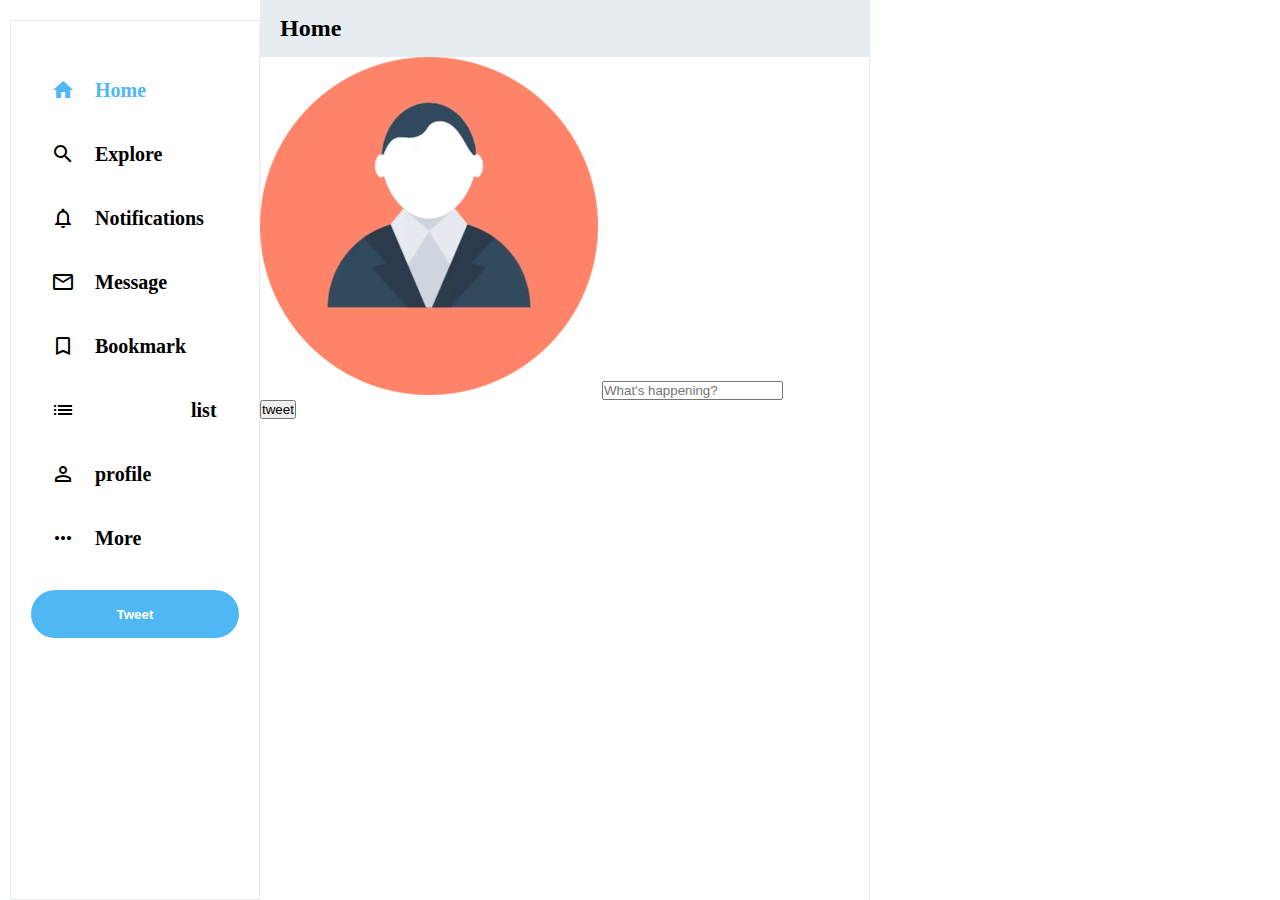
==== twitter-clone/index.html @ a828f51f "sidebar done" ====
<!DOCTYPE html>
<html lang="en">
<head>
  <meta charset="UTF-8">
  <meta http-equiv="X-UA-Compatible" content="IE=edge">
  <meta name="viewport" content="width=device-width, initial-scale=1.0">
  <title>twitter clone</title>

  <link href="https://fonts.googleapis.com/icon?family=Material+Icons"
      rel="stylesheet">
 <link rel="stylesheet" href="https://cdnjs.cloudflare.com/ajax/libs/font-awesome/6.3.0/css/all.min.css" integrity="sha512-SzlrxWUlpfuzQ+pcUCosxcglQRNAq/DZjVsC0lE40xsADsfeQoEypE+enwcOiGjk/bSuGGKHEyjSoQ1zVisanQ==" crossorigin="anonymous" referrerpolicy="no-referrer" />
  <link rel="stylesheet" href="style.css">
</head>
<body>
  <!-- sidebar starts -->
  <div class="sidebar">
    <i class="fab fa-twitter"></i>
    <div class="sidebar-option active">
      <span class="material-icons">
        home
        </span>
      <h2>Home</h2>
    </div>

    <div class="sidebar-option">
      <span class="material-icons">
        search
        </span>
      <h2>Explore</h2>
    </div>

    <div class="sidebar-option">
      <span class="material-icons">
        notifications_none
        </span>
      <h2>Notifications</h2>
    </div>

    <div class="sidebar-option">
      <span class="material-icons">
        mail_outline
        </span>
      <h2>Message</h2>
    </div>

    <div class="sidebar-option">
      <span class="material-icons">
        turned_in_not
        </span>
      <h2>Bookmark</h2>
    </div>

    <div class="sidebar-option">
      <span class="material-icons">
        list_alt
        </span>
      <h2>list</h2>
    </div>

    <div class="sidebar-option">
      <span class="material-icons">
        perm_identity
        </span>
      <h2>profile</h2>
    </div>

    <div class="sidebar-option">
      <span class="material-icons">
        more_horiz
        </span>
      <h2>More</h2>
    </div>

    <button class="sidebar-tweet">
      Tweet
    </button>
  </div>
  <!-- sidebar ends -->
   
  <!-- feed starts -->
  <div class="feed">
      <div class="feed-header">
        <h2>Home</h2>
      </div>

      <!-- tweet box starts -->
      <div class="tweetbox">
        <form>
          <div class="tweetbox-input">
            <img src="images/avatar.avif" alt="">
          

            <input type="text" placeholder="What's happening?">
          </div>
          <button class="tweetbox-tweet-btn">tweet</button>
        </form>
      </div>
      <!-- tweet box ends -->

  </div>
  <!-- feed ends -->
</body>
</html>
---- twitter-clone/style.css ----
* {
  margin:0;
  padding:0;
  box-sizing:border-box;
}

body {
  --TWITTER-COLOR: #50b7f5;
  --TWITTER-BACKGROUND:#e6ecf0;
}

.sidebar-option {
  display:flex;
  align-items:center;
  cursor:pointer;
}

.sidebar-option .material-icons,
 .fa-twitter {
  padding:20px;
}

.sidebar-option h2 {
  font-weight:800;
  font-size:1.25rem;
  margin-right:1.25rem;
}

.sidebar-option:hover {
  background-color:var(--TWITTER-BACKGROUND);
  color:var(--TWITTER-COLOR);
  border-radius:2rem;
  transition:color 100ms ease-out;
}

.sidebar-option.active {
color:var(--TWITTER-COLOR);
}

.sidebar-tweet {
  width:100%;
  background-color:var(--TWITTER-COLOR);
  border:none;
  color:white;
  font-weight:900;
  border-radius:2rem;
  height:3rem;
  margin-top:1.25rem;
  margin-bottom:1rem;
  
}

body {
  display:flex;
  height:100vh;
  max-width:1300px;
  margin-left:auto;
  margin-right:auto;
  padding:0 10px;
}

.sidebar {
  border:1px solid var(--TWITTER-BACKGROUND);
  flex:0.2;
  max-width: 250px;
  margin-top:1.25rem;
  padding-left:1.25rem;
  padding-right:1.25rem;
}

.fa-twitter {
  color:var(--TWITTER-COLOR);
  font-size:2rem;
}

/* feed  */
.feed {
  flex:0.5;
  border-right:1px solid var(--TWITTER-BACKGROUND);
  min-width:fit-content;
  overflow-y:scroll;
}

.feed-header {
  position:sticky;
  top:0;
  background-color:var(--TWITTER-BACKGROUND);
  padding:15px 20px;
}
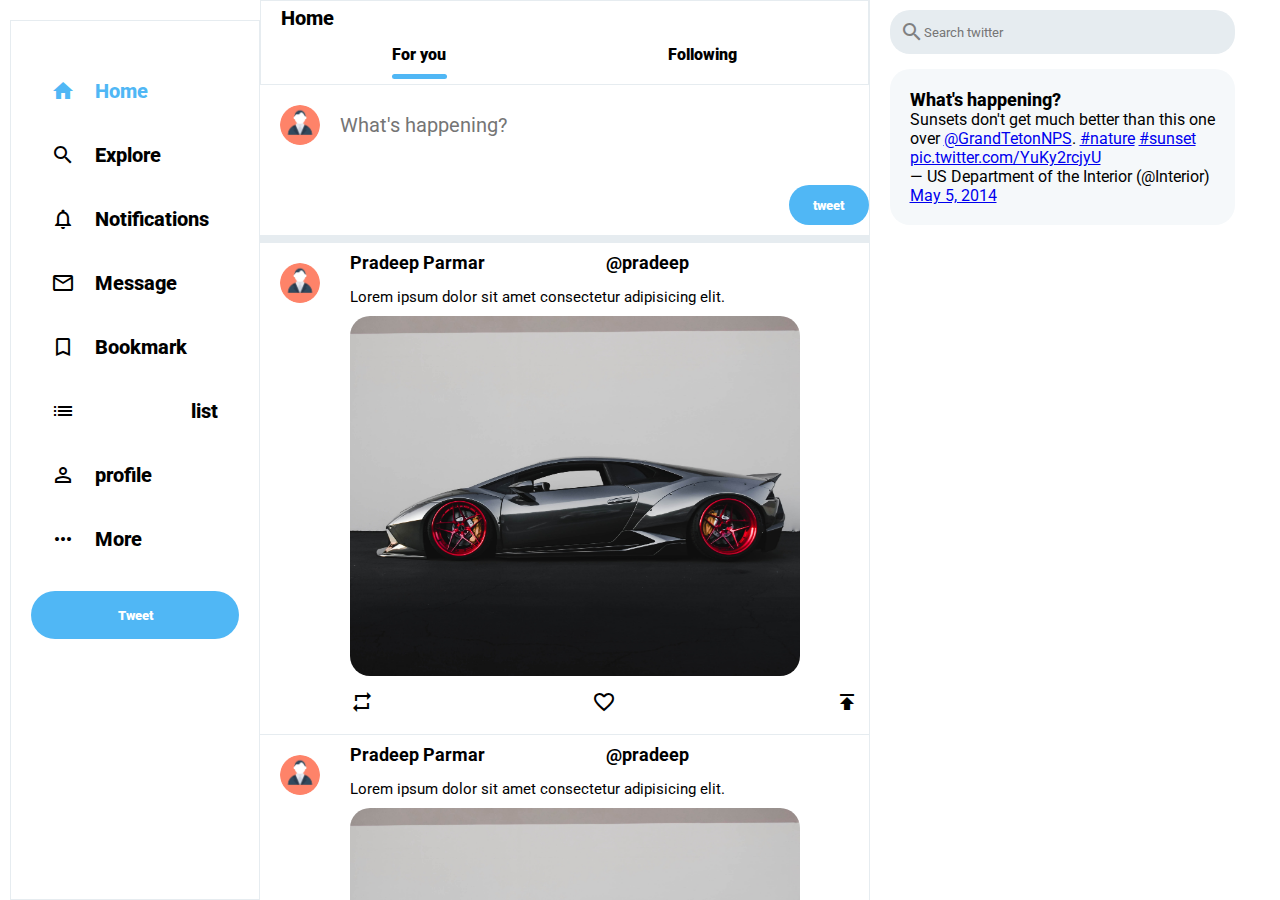
==== commit fe1f25c1: "twitter clone done" ====
--- a/twitter-clone/index.html
+++ b/twitter-clone/index.html
@@ -80,7 +80,13 @@
   <!-- feed starts -->
   <div class="feed">
       <div class="feed-header">
-        <h2>Home</h2>
+        <div>
+          <h2>Home</h2>
+        </div>
+        <div class="toggle">
+          <div class="for-you">For you</div>
+          <div>Following</div>
+        </div>
       </div>
 
       <!-- tweet box starts -->
@@ -97,7 +103,91 @@
       </div>
       <!-- tweet box ends -->
 
+      <!-- Post starts -->
+      <div class="post">
+        <div class="post-avatar">
+          <img src="images/avatar.avif" alt="">
+        </div>
+
+        <div class="post-body">
+          <div class="post-header">
+            <div class="post-header-text">
+              <h3>Pradeep Parmar
+                <span class="psot-header-special">
+                  <span class="material-icons post-badge">
+                    verified
+                    </span>@pradeep
+                </span>
+              </h3>
+            </div>
+            <div class="post-header-description">
+              Lorem ipsum dolor sit amet consectetur adipisicing elit.
+            </div>
+          </div>
+            <img src="images/car.jpg" alt="">
+
+            <div class="post-footer">
+              <span class="material-icons">repeat</span>
+              <span class="material-icons">
+                favorite_border
+                </span>
+              <span class="material-icons">publish</span>
+            </div>
+        </div>
+      </div>
+
+      <div class="post">
+        <div class="post-avatar">
+          <img src="images/avatar.avif" alt="">
+        </div>
+
+        <div class="post-body">
+          <div class="post-header">
+            <div class="post-header-text">
+              <h3>Pradeep Parmar
+                <span class="psot-header-special">
+                  <span class="material-icons post-badge">
+                    verified
+                    </span>@pradeep
+                </span>
+              </h3>
+            </div>
+            <div class="post-header-description">
+              Lorem ipsum dolor sit amet consectetur adipisicing elit.
+            </div>
+          </div>
+            <img src="images/car.jpg" alt="">
+
+            <div class="post-footer">
+              <span class="material-icons">repeat</span>
+              <span class="material-icons">
+                favorite_border
+                </span>
+              <span class="material-icons">publish</span>
+            </div>
+        </div>
+      </div>
+      <!-- Post ends -->
+
   </div>
   <!-- feed ends -->
+
+   <!-- widget starts -->
+
+   <div class="widgets">
+    <div class="widgets-input">
+      <span class="material-icons widgets-searchicon">
+        search
+        </span>
+        <input type="text" placeholder="Search twitter">
+    </div>
+
+    <div class="widgets-widgets-container">
+      <h2>What's happening?</h2>
+      <blockquote class="twitter-tweet"><p lang="en" dir="ltr">Sunsets don&#39;t get much better than this one over <a href="https://twitter.com/GrandTetonNPS?ref_src=twsrc%5Etfw">@GrandTetonNPS</a>. <a href="https://twitter.com/hashtag/nature?src=hash&amp;ref_src=twsrc%5Etfw">#nature</a> <a href="https://twitter.com/hashtag/sunset?src=hash&amp;ref_src=twsrc%5Etfw">#sunset</a> <a href="http://t.co/YuKy2rcjyU">pic.twitter.com/YuKy2rcjyU</a></p>&mdash; US Department of the Interior (@Interior) <a href="https://twitter.com/Interior/status/463440424141459456?ref_src=twsrc%5Etfw">May 5, 2014</a></blockquote> <script async src="https://platform.twitter.com/widgets.js" charset="utf-8"></script>
+    </div>
+  </div>
+  <!-- widget ends -->
+
 </body>
 </html>--- a/twitter-clone/style.css
+++ b/twitter-clone/style.css
@@ -1,7 +1,11 @@
+@import url('https://fonts.googleapis.com/css2?family=Roboto:wght@400;700&display=swap');
+
 * {
   margin:0;
   padding:0;
   box-sizing:border-box;
+
+  font-family: 'Roboto', sans-serif;
 }
 
 body {
@@ -84,6 +88,177 @@
 .feed-header {
   position:sticky;
   top:0;
+  background-color:white;
+  z-index:100;
+  border:1px solid var(--TWITTER-BACKGROUND);
+  padding:5px 20px;
+}
+
+.feed-header h2 {
+  font-size:1.25rem;
+  font-weight:800;
+  margin-bottom:15px;
+}
+
+.toggle {
+  display:flex;
+  justify-content:space-around;
+  font-weight:900;
+  margin-bottom:0px;
+}
+
+.toggle .for-you::after {
+  content:'';
+  width:55px;
+  height:5px;
+  background-color:var(--TWITTER-COLOR);
+ 
+  display:block;
+  border-radius:20px;
+  margin-top:10px;
+}
+
+.feed::-webkit-scrollbar {
+  display:none;
+}
+
+.feed {
+  -ms-overflow-style:none;
+  scrollbar-width:none;
+}
+
+.tweetbox-input img {
+  border-radius:50%;
+  height:40px;
+}
+
+.tweetbox {
+  padding-bottom:10px;
+  border-bottom:8px solid var(--TWITTER-BACKGROUND);
+}
+
+.tweetbox form {
+display:flex;
+flex-direction:column;
+
+}
+
+.tweetbox-input {
+  display:flex;
+  padding:20px;
+}
+
+.tweetbox-input input {
+  flex:1;
+  margin-left:20px;
+  font-size:20px;
+  border:none;
+  outline:transparent;
+}
+
+.tweetbox-tweet-btn {
+  background-color:var(--TWITTER-COLOR);
+  border:none;
+  color:white;
+  font-weight:900;
+  border-radius:30px;
+  width:80px;
+  height:40px;
+  margin-top:20px;
+  margin-left:auto;
+}
+
+/* post */
+.post-avatar img{
+  border-radius:50%;
+  height:40px;
+}
+
+.post {
+  display:flex;
+  align-items:flex-start;
+  border-bottom:1px solid var(--TWITTER-BACKGROUND);
+  padding-bottom:10px;
+}
+
+.post-body img {
+  width:450px;
+  object-fit:contain;
+  border-radius:20px;
+}
+
+.post-footer {
+  display:flex;
+  justify-content:space-between;
+  margin-top:10px;
+}
+
+.post-badge {
+  font-size:14px;
+  color:var(--TWITTER-COLOR);
+  margin-right:5px;
+}
+
+.post-header-special {
+  font-weight:600;
+  font-size:12px;
+  color:gray;
+}
+
+.post-header-text {
+  font-size:15px;
+  margin-bottom:15px;
+}
+
+.post-header-description {
+    margin-bottom:10px;
+    font-size:15px;
+}
+
+.post-body {
+  flex:1;
+  padding:10px;
+}
+
+.post-avatar {
+  padding:20px;
+}
+
+/* widgets */
+
+.widgets {
+  flex:0.3;
+}
+
+.widgets-input {
+  display:flex;
+  align-items:center;
   background-color:var(--TWITTER-BACKGROUND);
-  padding:15px 20px;
+  padding:10px;
+  border-radius:20px;
+  margin-top:10px;
+  margin-left:20px;
+}
+
+.widgets-input input {
+  border:none;
+  background-color:var(--TWITTER-BACKGROUND);
+  outline:none;
+}
+
+.widgets-searchicon {
+  color:gray;
+}
+
+.widgets-widgets-container {
+  margin-top:15px;
+  margin-left:20px;
+  padding:20px;
+  background-color:#f5f8fa;
+  border-radius:20px;
+}
+
+.widgets-widgets-container h2 {
+  font-size:18px;
+  font-weight:800;
 }